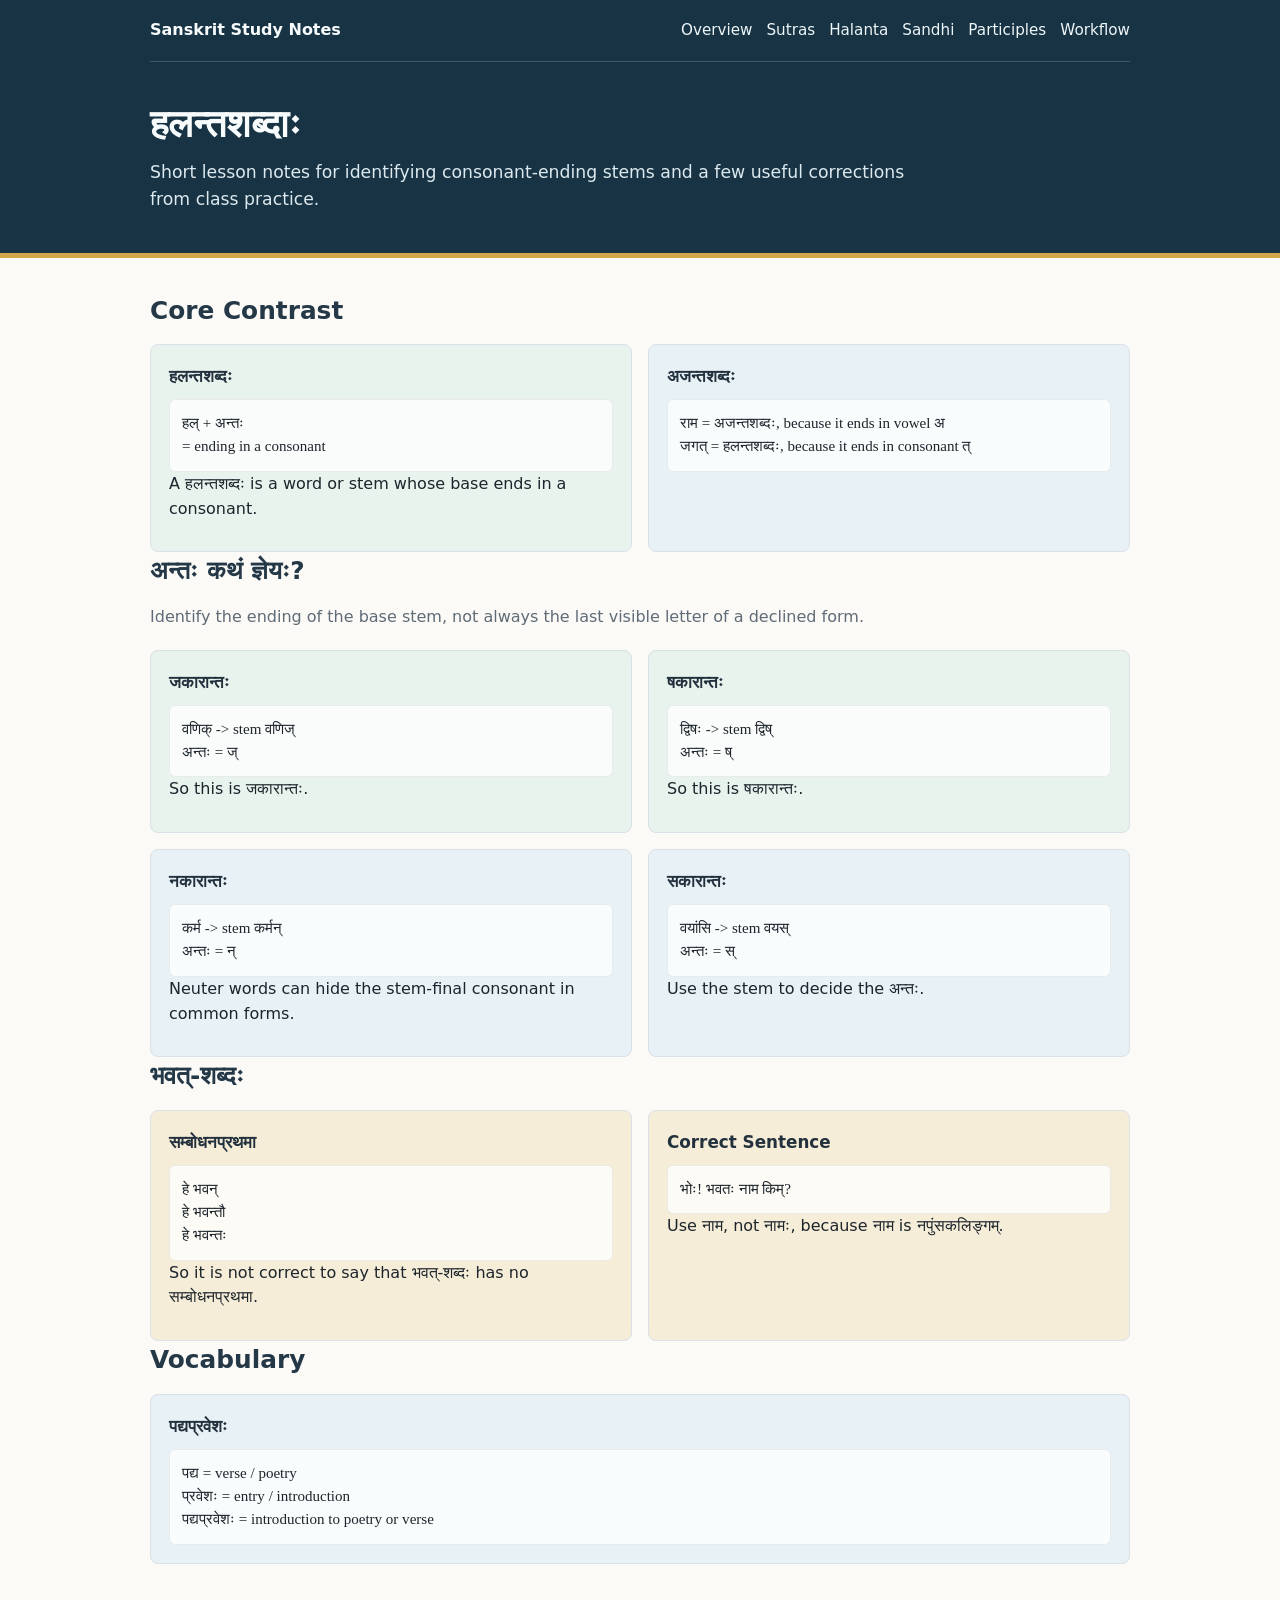
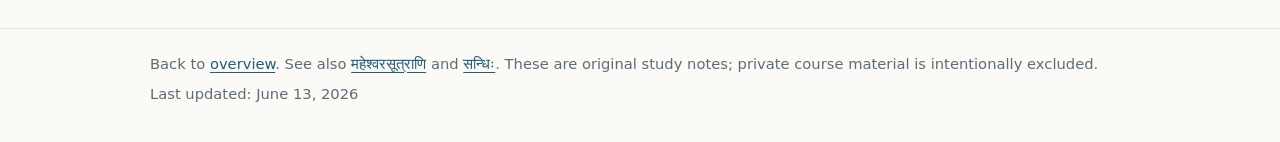
==== halanta-shabdaha.html @ 62d6dabb "Add halanta shabda lesson notes" ====
<!DOCTYPE html>
<html lang="en">

<head>
    <meta charset="UTF-8">
    <meta name="viewport" content="width=device-width, initial-scale=1.0">
    <title>हलन्तशब्दाः Notes</title>
    <link rel="stylesheet" href="styles.css" />
</head>

<body>
    <header>
        <div class="wrap">
            <div class="topbar">
                <div class="brand">Sanskrit Study Notes</div>
                <nav aria-label="Main navigation">
                    <a href="index.html">Overview</a>
                    <a href="maheshwara-sutras.html">Sutras</a>
                    <a href="halanta-shabdaha.html">Halanta</a>
                    <a href="sandhi.html">Sandhi</a>
                    <a href="shatru-shanach.html">Participles</a>
                    <a href="Workflow.md">Workflow</a>
                </nav>
            </div>
            <div class="intro">
                <h1 lang="sa-Deva">हलन्तशब्दाः</h1>
                <p class="lede">Short lesson notes for identifying consonant-ending stems and a few useful corrections
                    from class practice.</p>
            </div>
        </div>
    </header>

    <main>
        <section class="wrap">
            <h2>Core Contrast</h2>
            <div class="grid">
                <article class="card rule-card">
                    <h3 lang="sa-Deva">हलन्तशब्दः</h3>
                    <pre class="rule sanskrit" lang="sa-Deva">हल् + अन्तः
= ending in a consonant</pre>
                    <p>A हलन्तशब्दः is a word or stem whose base ends in a consonant.</p>
                </article>
                <article class="card note-card">
                    <h3 lang="sa-Deva">अजन्तशब्दः</h3>
                    <pre class="rule sanskrit" lang="sa-Deva">राम = अजन्तशब्दः, because it ends in vowel अ
जगत् = हलन्तशब्दः, because it ends in consonant त्</pre>
                </article>
            </div>
        </section>

        <section class="wrap">
            <h2 lang="sa-Deva">अन्तः कथं ज्ञेयः?</h2>
            <p class="section-note">Identify the ending of the base stem, not always the last visible letter of a
                declined form.</p>
            <div class="grid">
                <article class="card rule-card">
                    <h3 lang="sa-Deva">जकारान्तः</h3>
                    <pre class="rule sanskrit" lang="sa-Deva">वणिक् -> stem वणिज्
अन्तः = ज्</pre>
                    <p>So this is जकारान्तः.</p>
                </article>
                <article class="card rule-card">
                    <h3 lang="sa-Deva">षकारान्तः</h3>
                    <pre class="rule sanskrit" lang="sa-Deva">द्विषः -> stem द्विष्
अन्तः = ष्</pre>
                    <p>So this is षकारान्तः.</p>
                </article>
                <article class="card note-card">
                    <h3 lang="sa-Deva">नकारान्तः</h3>
                    <pre class="rule sanskrit" lang="sa-Deva">कर्म -> stem कर्मन्
अन्तः = न्</pre>
                    <p>Neuter words can hide the stem-final consonant in common forms.</p>
                </article>
                <article class="card note-card">
                    <h3 lang="sa-Deva">सकारान्तः</h3>
                    <pre class="rule sanskrit" lang="sa-Deva">वयांसि -> stem वयस्
अन्तः = स्</pre>
                    <p>Use the stem to decide the अन्तः.</p>
                </article>
            </div>
        </section>

        <section class="wrap">
            <h2 lang="sa-Deva">भवत्-शब्दः</h2>
            <div class="grid">
                <article class="card memory-card">
                    <h3 lang="sa-Deva">सम्बोधनप्रथमा</h3>
                    <pre class="rule sanskrit" lang="sa-Deva">हे भवन्
हे भवन्तौ
हे भवन्तः</pre>
                    <p>So it is not correct to say that भवत्-शब्दः has no सम्बोधनप्रथमा.</p>
                </article>
                <article class="card memory-card">
                    <h3 lang="sa-Deva">Correct Sentence</h3>
                    <pre class="rule sanskrit" lang="sa-Deva">भोः! भवतः नाम किम्?</pre>
                    <p>Use नाम, not नामः, because नाम is नपुंसकलिङ्गम्.</p>
                </article>
            </div>
        </section>

        <section class="wrap">
            <h2>Vocabulary</h2>
            <article class="card note-card">
                <h3 lang="sa-Deva">पद्यप्रवेशः</h3>
                <pre class="rule sanskrit" lang="sa-Deva">पद्य = verse / poetry
प्रवेशः = entry / introduction
पद्यप्रवेशः = introduction to poetry or verse</pre>
            </article>
        </section>
    </main>

    <footer>
        <div class="wrap">
            Back to <a href="index.html">overview</a>. See also <a href="maheshwara-sutras.html">महेश्वरसूत्राणि</a>
            and <a href="sandhi.html">सन्धिः</a>. These are original study notes; private course material is
            intentionally excluded.
            <div class="last-updated">Last updated: June 13, 2026</div>
        </div>
    </footer>
</body>

</html>
---- styles.css ----
:root {
    color-scheme: light;
    --ink: #1d252c;
    --muted: #5f6b76;
    --line: #d9e0e6;
    --paper: #fbfaf7;
    --panel: #ffffff;
    --soft-blue: #e8f1f6;
    --soft-green: #e9f3ee;
    --soft-gold: #f5edd8;
    --accent: #245c73;
    --shadow: 0 12px 28px rgba(29, 37, 44, 0.08);
}

* {
    box-sizing: border-box;
}

body {
    --wrap-max: 980px;
    --intro-max: none;
    --intro-padding: 42px 0 40px;
    --h1-size: 2.35rem;
    --h1-line-height: 1.1;
    --lede-max: 760px;
    --section-bottom: 34px;
    --h2-size: 1.55rem;
    --section-note-max: 760px;
    margin: 0;
    background: var(--paper);
    color: var(--ink);
    font-family: Inter, ui-sans-serif, system-ui, -apple-system, BlinkMacSystemFont, "Segoe UI", sans-serif;
    line-height: 1.55;
}

body.page-home {
    --wrap-max: 1120px;
    --intro-max: 760px;
    --intro-padding: 46px 0 42px;
    --h1-size: 2.6rem;
    --h1-line-height: 1.08;
    --lede-max: 720px;
    --section-bottom: 42px;
    --h2-size: 1.65rem;
}

body.page-sandhi {
    --wrap-max: 1040px;
    --lede-max: 780px;
    --section-bottom: 38px;
    --section-note-max: 780px;
}

a {
    color: var(--accent);
    text-decoration-thickness: 1px;
    text-underline-offset: 3px;
}

header {
    background: #173344;
    color: #f8fbfc;
    border-bottom: 5px solid #d2a64b;
}

.wrap {
    width: min(var(--wrap-max), calc(100% - 32px));
    margin: 0 auto;
}

.topbar {
    display: flex;
    align-items: center;
    justify-content: space-between;
    gap: 24px;
    padding: 18px 0;
    border-bottom: 1px solid rgba(255, 255, 255, 0.18);
}

.brand {
    font-weight: 700;
    font-size: 1rem;
}

nav {
    display: flex;
    flex-wrap: wrap;
    gap: 14px;
    font-size: 0.95rem;
}

nav a {
    color: #eef6f8;
    text-decoration: none;
}

nav a:hover {
    text-decoration: underline;
}

.intro {
    max-width: var(--intro-max);
    padding: var(--intro-padding);
}

h1 {
    margin: 0 0 14px;
    font-size: var(--h1-size);
    line-height: var(--h1-line-height);
}

.title-line {
    display: inline;
}

.lede {
    max-width: var(--lede-max);
    color: #dce9ee;
    font-size: 1.08rem;
    margin: 0;
}

main {
    padding: 34px 0 64px;
}

section {
    margin: 0 0 var(--section-bottom);
}

h2 {
    margin: 0 0 14px;
    font-size: var(--h2-size);
    color: #243847;
}

h3 {
    margin: 0 0 10px;
    font-size: 1.05rem;
    color: #22313d;
}

p {
    margin: 0 0 12px;
}

.section-note {
    margin: 0 0 20px;
    max-width: var(--section-note-max);
    color: var(--muted);
}

.grid {
    display: grid;
    grid-template-columns: repeat(2, minmax(0, 1fr));
    gap: 16px;
}

.card {
    min-width: 0;
    background: var(--panel);
    border: 1px solid var(--line);
    border-radius: 8px;
    padding: 18px;
    box-shadow: var(--shadow);
}

.rule-card {
    background: var(--soft-green);
    box-shadow: none;
}

.note-card,
.word-card,
.contrast-card {
    background: var(--soft-blue);
    box-shadow: none;
}

.memory-card,
.caution-card {
    background: var(--soft-gold);
    box-shadow: none;
}

.rule,
.script-line {
    margin: 0;
    padding: 12px;
    background: rgba(255, 255, 255, 0.75);
    border: 1px solid rgba(29, 37, 44, 0.08);
    border-radius: 6px;
    overflow-x: auto;
    font-family: "SFMono-Regular", Consolas, "Liberation Mono", monospace;
    font-size: 0.94rem;
    line-height: 1.55;
    white-space: pre;
}

.sanskrit,
.sutra-ref a,
.example-list li {
    font-family: "Noto Serif Devanagari", "Noto Sans Devanagari", "Kohinoor Devanagari", serif;
}

.sutra-ref {
    margin: -2px 0 12px;
    color: var(--muted);
    font-size: 0.9rem;
    line-height: 1.45;
}

.example-list {
    display: grid;
    gap: 8px;
    margin: 12px 0 0;
    padding: 0;
    list-style: none;
}

.example-list li {
    padding: 9px 10px;
    border-radius: 6px;
    background: rgba(255, 255, 255, 0.7);
}

.split {
    display: grid;
    gap: 12px;
    margin-top: 14px;
}

.split-step {
    padding: 14px;
    border: 1px solid var(--line);
    border-radius: 8px;
    background: #ffffff;
}

.split-step p {
    margin: 0 0 8px;
}

.compact-list {
    margin: 0;
    padding-left: 1.2rem;
    color: var(--muted);
}

.compact-list li + li {
    margin-top: 7px;
}

.note-band {
    background: #ffffff;
    border-top: 1px solid var(--line);
    border-bottom: 1px solid var(--line);
    padding: 22px 0;
}

.resource-grid {
    display: grid;
    grid-template-columns: repeat(3, minmax(0, 1fr));
    gap: 14px;
}

.resource p {
    margin: 0;
    color: var(--muted);
    font-size: 0.95rem;
}

.meta {
    display: flex;
    flex-wrap: wrap;
    gap: 10px;
    margin-top: 18px;
}

.pill {
    border: 1px solid rgba(255, 255, 255, 0.24);
    border-radius: 999px;
    padding: 6px 10px;
    color: #eaf4f7;
    font-size: 0.9rem;
}

.large-example {
    margin: 0;
    font-size: 1.8rem;
    line-height: 1.7;
    color: #243847;
    overflow-wrap: anywhere;
}

table {
    width: 100%;
    border-collapse: collapse;
    background: #ffffff;
    border: 1px solid var(--line);
    border-radius: 8px;
    overflow: hidden;
}

th,
td {
    padding: 10px 12px;
    border-bottom: 1px solid var(--line);
    text-align: left;
    vertical-align: top;
}

tr:last-child td {
    border-bottom: 0;
}

th {
    background: #edf3f6;
    color: #243847;
    font-weight: 700;
}

.table-scroll {
    overflow-x: auto;
}

footer {
    padding: 24px 0 36px;
    color: var(--muted);
    border-top: 1px solid var(--line);
    font-size: 0.92rem;
}

.last-updated {
    margin-top: 8px;
}

@media (max-width: 780px) {
    .wrap {
        width: min(var(--wrap-max), calc(100% - 96px));
    }

    .topbar {
        align-items: flex-start;
        flex-direction: column;
    }

    nav {
        display: grid;
        grid-template-columns: repeat(2, minmax(0, 1fr));
        gap: 8px 12px;
        width: 100%;
    }

    h1 {
        font-size: 1.78rem;
    }

    .title-line {
        display: block;
    }

    .lede {
        max-width: 28ch;
        font-size: 0.98rem;
    }

    .grid,
    .resource-grid {
        grid-template-columns: 1fr;
    }

    .large-example {
        font-size: 1.45rem;
    }
}

@media (max-width: 560px) {
    .wrap {
        width: min(294px, calc(100% - 32px));
        margin-left: 16px;
        margin-right: auto;
    }

    .section-note {
        max-width: 28ch;
    }

    th,
    td {
        padding: 9px 8px;
    }
}
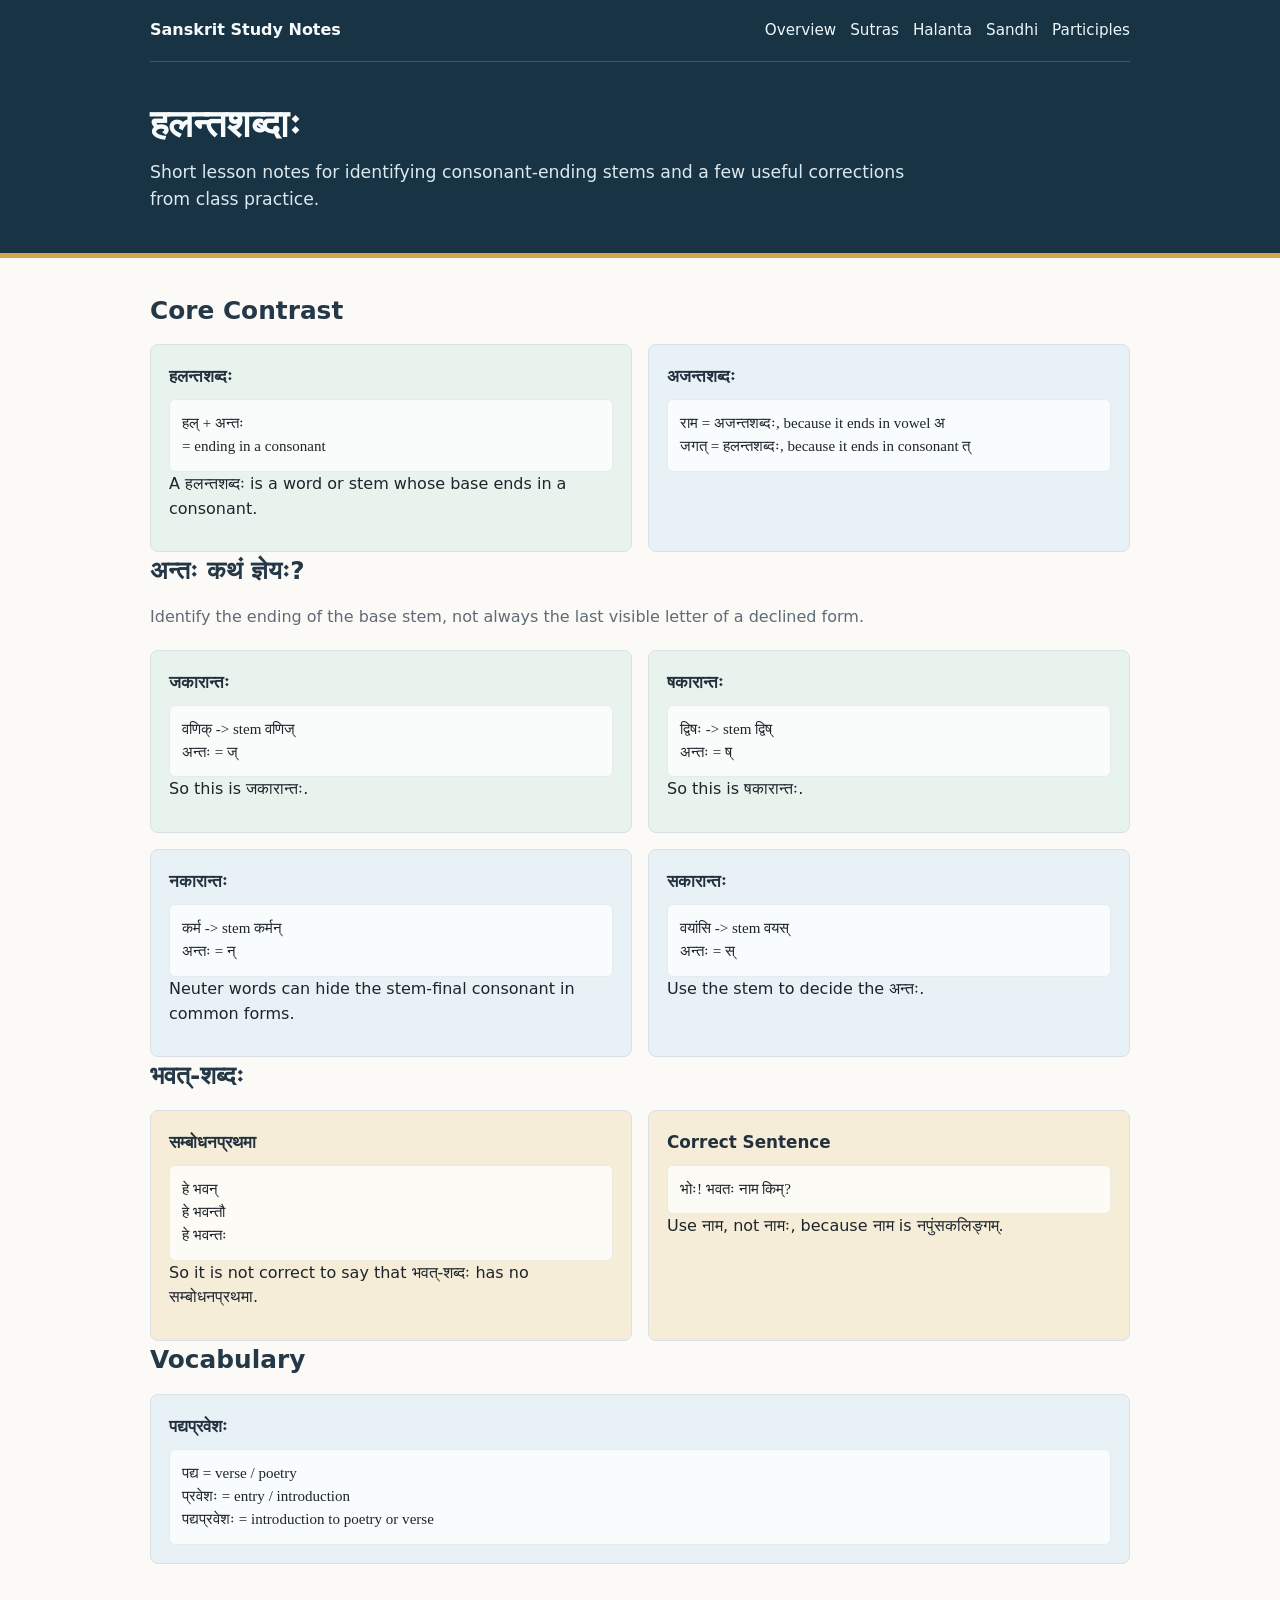
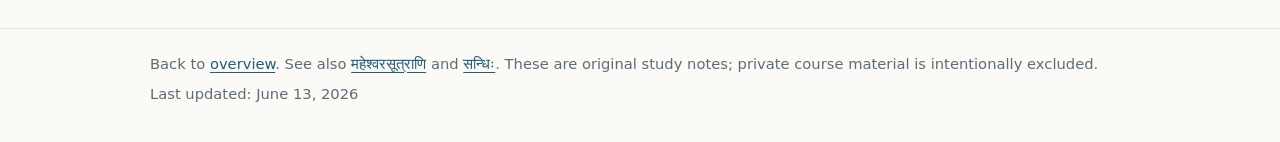
==== commit fd387ddc: "Remove public workflow notes" ====
--- a/halanta-shabdaha.html
+++ b/halanta-shabdaha.html
@@ -19,7 +19,6 @@
                     <a href="halanta-shabdaha.html">Halanta</a>
                     <a href="sandhi.html">Sandhi</a>
                     <a href="shatru-shanach.html">Participles</a>
-                    <a href="Workflow.md">Workflow</a>
                 </nav>
             </div>
             <div class="intro">
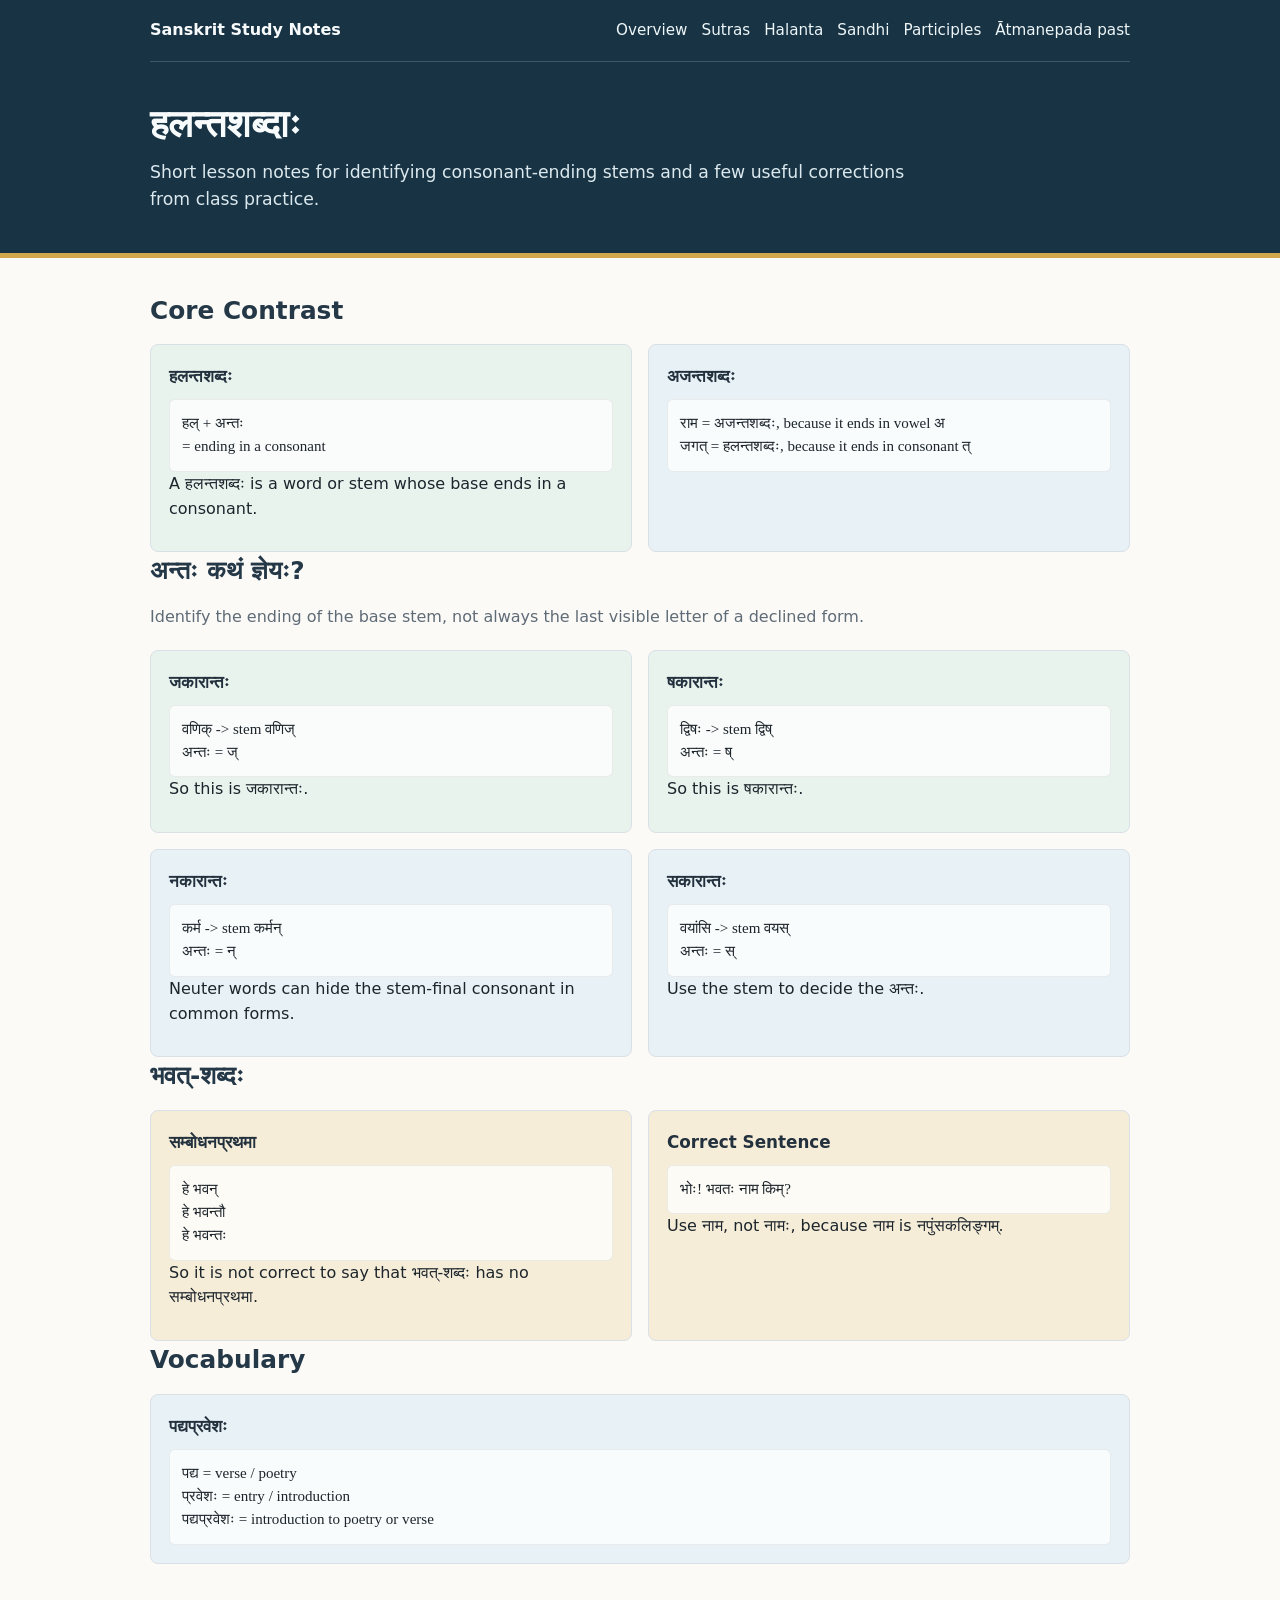
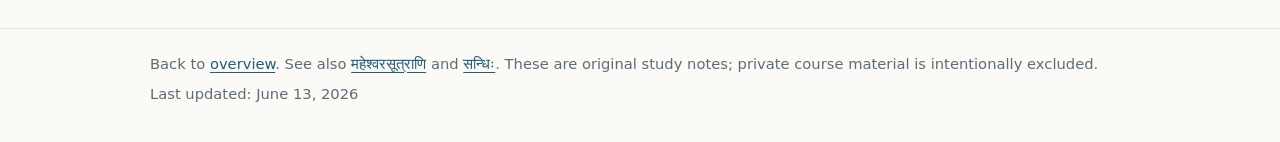
==== commit 9fd5b798: "Standardize site navigation" ====
--- a/halanta-shabdaha.html
+++ b/halanta-shabdaha.html
@@ -19,6 +19,7 @@
                     <a href="halanta-shabdaha.html">Halanta</a>
                     <a href="sandhi.html">Sandhi</a>
                     <a href="shatru-shanach.html">Participles</a>
+                    <a href="atmanepada-lang.html">Ātmanepada past</a>
                 </nav>
             </div>
             <div class="intro">
